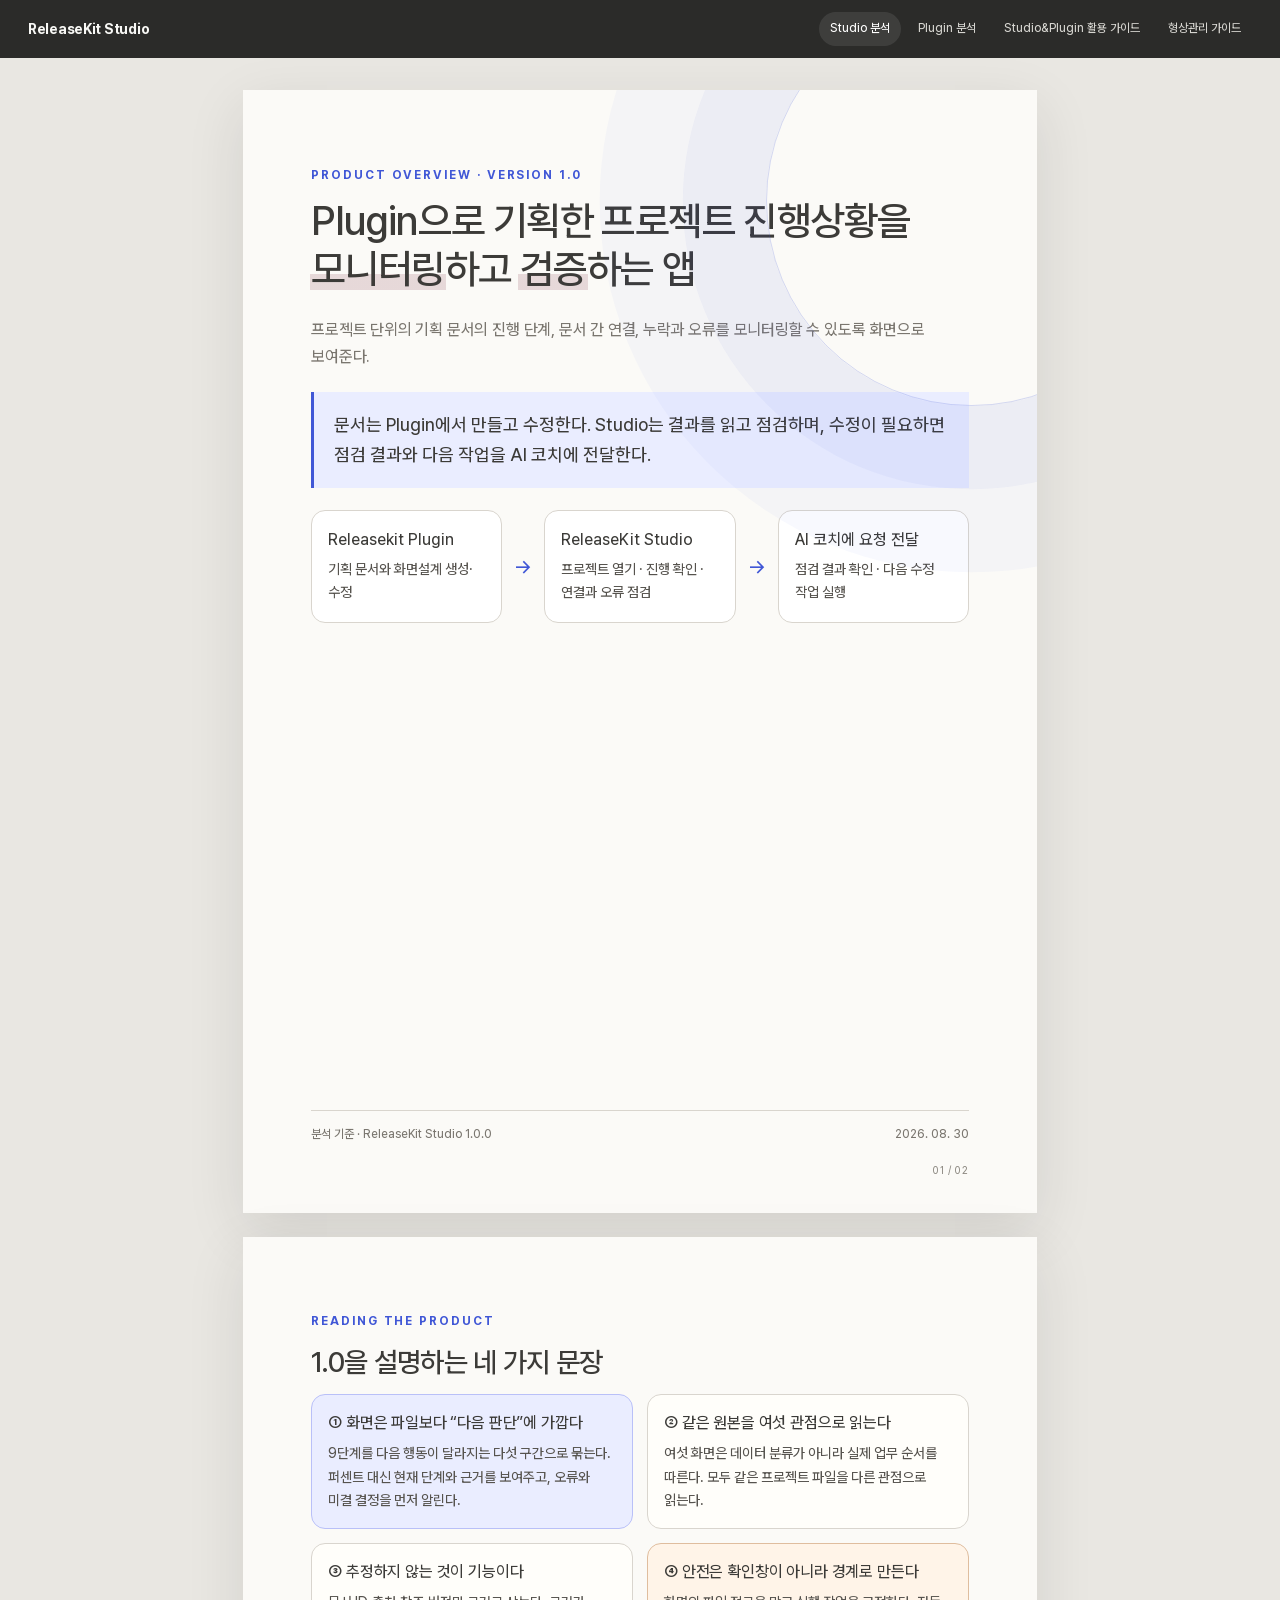
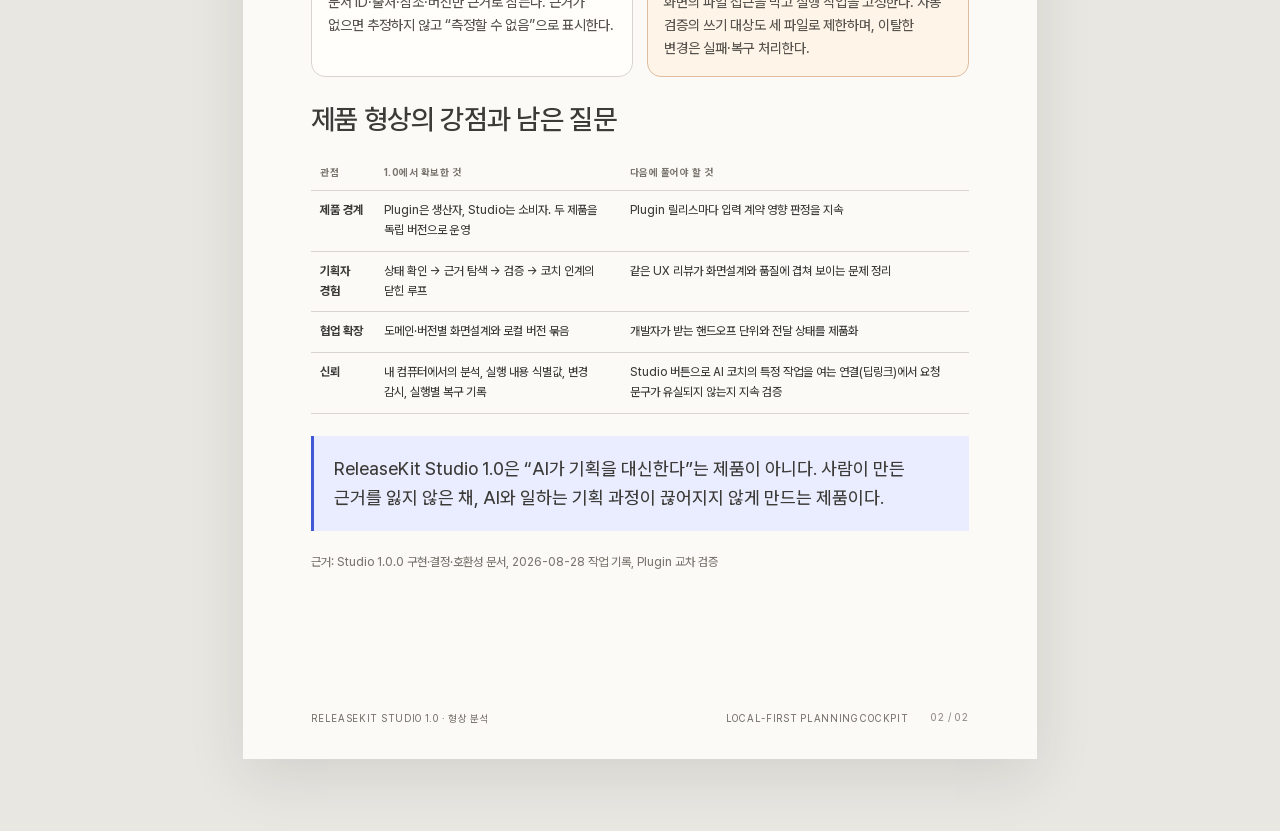
==== analysis.html @ d02afdb4 "docs: publish ReleaseKit v1 articles" ====
<!doctype html>
<html lang="ko">
<head>
  <meta charset="utf-8">
  <meta name="viewport" content="width=device-width, initial-scale=1">
  <title>ReleaseKit Studio 1.0 형상 분석</title>
  <meta name="description" content="ReleaseKit Studio 1.0의 제품 경계, 핵심 구조와 설계 원칙 분석">
  <link rel="stylesheet" href="./styles.css">
</head>
<body>
  <header class="site-bar">
    <strong><a href="./index.html" style="text-decoration:none">ReleaseKit Studio</a></strong>
    <nav aria-label="문서"><a href="./analysis.html" aria-current="page">Studio 분석</a><a href="./plugin-analysis.html">Plugin 분석</a><a href="./guide.html">Studio&amp;Plugin 활용 가이드</a><a href="./version-control-guide.html">형상관리 가이드</a></nav>
  </header>
  <main class="document">
    <article class="page cover" data-page="01 / 02">
      <div>
        <p class="eyebrow">Product overview · Version 1.0</p>
        <h1>Plugin으로 기획한 프로젝트 진행상황을<br><span class="marker-underline">모니터링</span>하고 <span class="marker-underline">검증</span>하는 앱</h1>
        <p class="lead">프로젝트 단위의 기획 문서의 진행 단계, 문서 간 연결, 누락과 오류를 모니터링할 수 있도록 화면으로 보여준다.</p>
        <div class="statement">문서는 Plugin에서 만들고 수정한다. Studio는 결과를 읽고 점검하며, 수정이 필요하면 점검 결과와 다음 작업을 AI 코치에 전달한다.</div>
        <div class="flow" aria-label="Releasekit 작업 흐름">
          <div class="node"><strong>Releasekit Plugin</strong><span>기획 문서와 화면설계 생성·수정</span></div>
          <div class="arrow" aria-hidden="true">→</div>
          <div class="node"><strong>ReleaseKit Studio</strong><span>프로젝트 열기 · 진행 확인 · 연결과 오류 점검</span></div>
          <div class="arrow" aria-hidden="true">→</div>
          <div class="node"><strong>AI 코치에 요청 전달</strong><span>점검 결과 확인 · 다음 수정 작업 실행</span></div>
        </div>
      </div>
      <footer class="cover-meta"><span>분석 기준 · ReleaseKit Studio 1.0.0</span><span>2026. 08. 30</span></footer>
    </article>

    <article class="page" data-page="02 / 02">
      <p class="eyebrow">Reading the product</p>
      <h2>1.0을 설명하는 네 가지 문장</h2>
      <div class="grid-2">
        <section class="card accent">
          <h3>① 화면은 파일보다 “다음 판단”에 가깝다</h3>
          <p>9단계를 다음 행동이 달라지는 다섯 구간으로 묶는다. 퍼센트 대신 현재 단계와 근거를 보여주고, 오류와 미결 결정을 먼저 알린다.</p>
        </section>
        <section class="card">
          <h3>② 같은 원본을 여섯 관점으로 읽는다</h3>
          <p>여섯 화면은 데이터 분류가 아니라 실제 업무 순서를 따른다. 모두 같은 프로젝트 파일을 다른 관점으로 읽는다.</p>
        </section>
        <section class="card">
          <h3>③ 추정하지 않는 것이 기능이다</h3>
          <p>문서 ID·출처·참조·버전만 근거로 삼는다. 근거가 없으면 추정하지 않고 “측정할 수 없음”으로 표시한다.</p>
        </section>
        <section class="card signal">
          <h3>④ 안전은 확인창이 아니라 경계로 만든다</h3>
          <p>화면의 파일 접근을 막고 실행 작업을 고정한다. 자동 검증의 쓰기 대상도 세 파일로 제한하며, 이탈한 변경은 실패·복구 처리한다.</p>
        </section>
      </div>

      <h2 style="margin-top:24px">제품 형상의 강점과 남은 질문</h2>
      <table class="table">
        <thead><tr><th>관점</th><th>1.0에서 확보한 것</th><th>다음에 풀어야 할 것</th></tr></thead>
        <tbody>
          <tr><td><strong>제품 경계</strong></td><td>Plugin은 생산자, Studio는 소비자. 두 제품을 독립 버전으로 운영</td><td>Plugin 릴리스마다 입력 계약 영향 판정을 지속</td></tr>
          <tr><td><strong>기획자 경험</strong></td><td>상태 확인 → 근거 탐색 → 검증 → 코치 인계의 닫힌 루프</td><td>같은 UX 리뷰가 화면설계와 품질에 겹쳐 보이는 문제 정리</td></tr>
          <tr><td><strong>협업 확장</strong></td><td>도메인·버전별 화면설계와 로컬 버전 묶음</td><td>개발자가 받는 핸드오프 단위와 전달 상태를 제품화</td></tr>
          <tr><td><strong>신뢰</strong></td><td>내 컴퓨터에서의 분석, 실행 내용 식별값, 변경 감시, 실행별 복구 기록</td><td>Studio 버튼으로 AI 코치의 특정 작업을 여는 연결(딥링크)에서 요청 문구가 유실되지 않는지 지속 검증</td></tr>
        </tbody>
      </table>

      <div class="statement">ReleaseKit Studio 1.0은 “AI가 기획을 대신한다”는 제품이 아니다. 사람이 만든 근거를 잃지 않은 채, AI와 일하는 기획 과정이 끊어지지 않게 만드는 제품이다.</div>
      <p class="note">근거: Studio 1.0.0 구현·결정·호환성 문서, 2026-08-28 작업 기록, Plugin 교차 검증</p>
      <footer class="page-footer"><span>ReleaseKit Studio 1.0 · 형상 분석</span><span>Local-first planning cockpit</span></footer>
    </article>

  </main>
</body>
</html>
---- styles.css ----
@font-face {
  font-family: "Pretendard Variable";
  font-style: normal;
  font-display: swap;
  font-weight: 45 920;
  src: url("./assets/PretendardVariable.woff2") format("woff2-variations");
}

:root {
  --paper: #fbfaf7;
  --ink: #3c3b38;
  --body: #56534e;
  --muted: #7a766f;
  --line: #d9d5ce;
  --soft: #f0ede7;
  --accent: #4057d6;
  --accent-soft: #eaedff;
  --signal: #b66a23;
  --success: #2b7353;
  --text-xs: 10px;
  --text-sm: 12px;
  --text-md: 14px;
  --text-lg: 18px;
  --title-sm: 16px;
  --title-md: 28px;
  --title-lg: 40px;
  --weight-regular: 450;
  --weight-title: 500;
  --weight-medium: 600;
  --weight-bold: 700;
  --page-w: 210mm;
  --page-h: 297mm;
}

* { box-sizing: border-box; }

html { scroll-behavior: smooth; }

body {
  margin: 0;
  color: var(--ink);
  background: #e9e7e2;
  font-family: "Pretendard Variable", Pretendard, sans-serif;
  font-size: var(--text-md);
  font-weight: var(--weight-regular);
  line-height: 1.65;
  word-break: keep-all;
}

a { color: inherit; }
button, input, textarea, select, code { font-family: inherit; }

.site-bar {
  position: sticky;
  z-index: 20;
  top: 0;
  display: flex;
  align-items: center;
  justify-content: space-between;
  min-height: 58px;
  padding: 0 28px;
  color: #f8f8f5;
  background: rgba(31, 31, 29, .94);
  backdrop-filter: blur(16px);
}

.site-bar strong { font-size: var(--text-md); font-weight: var(--weight-bold); line-height: 1; letter-spacing: -.02em; }
.site-bar strong a { display: block; padding: 0; border-radius: 0; color: inherit; font-size: inherit; font-weight: inherit; line-height: inherit; background: none; }
.site-bar nav { display: flex; gap: 6px; }
.site-bar nav a { padding: 7px 11px; border-radius: 999px; color: #d7d6d1; text-decoration: none; font-size: var(--text-sm); }
.site-bar nav a:hover, .site-bar nav a[aria-current="page"] { color: #fff; background: #ffffff18; }

.document {
  display: grid;
  gap: 24px;
  width: min(var(--page-w), calc(100vw - 32px));
  margin: 32px auto 72px;
}

.page {
  position: relative;
  min-height: var(--page-h);
  padding: 20mm 18mm 18mm;
  overflow: hidden;
  background: var(--paper);
  box-shadow: 0 18px 55px #2827221c;
}

.page::after {
  content: attr(data-page);
  position: absolute;
  right: 18mm;
  bottom: 9mm;
  color: #8e8a83;
  font-size: var(--text-xs);
  letter-spacing: .12em;
}

.eyebrow { margin: 0 0 12px; color: var(--accent); font-size: var(--text-sm); font-weight: var(--weight-bold); letter-spacing: .16em; text-transform: uppercase; }
h1, h2, h3, p { margin-top: 0; }
h1, h2 { color: var(--ink); font-weight: var(--weight-title); }
h3 { color: var(--ink); font-weight: var(--weight-bold); }
h1 { margin-bottom: 24px; font-size: var(--title-lg); line-height: 1.2; letter-spacing: -.04em; }
h2 { margin-bottom: 14px; font-size: var(--title-md); line-height: 1.3; letter-spacing: -.025em; }
h3 { margin-bottom: 8px; font-size: var(--title-sm); line-height: 1.45; letter-spacing: -.01em; }
p { color: var(--body); }

.marker-underline {
  padding: 0 .04em;
  margin: 0 -.04em;
  background: linear-gradient(to bottom, transparent 60%, rgba(190, 151, 158, .34) 60%, rgba(190, 151, 158, .34) 94%, transparent 94%);
  -webkit-box-decoration-break: clone;
  box-decoration-break: clone;
}

.lead { max-width: 47em; color: var(--body); font-size: var(--text-lg); line-height: 1.6; letter-spacing: -.012em; }
.note { color: var(--muted); font-size: var(--text-sm); }
.rule { width: 44px; height: 3px; margin: 22px 0; background: var(--accent); }

.cover { display: flex; flex-direction: column; justify-content: space-between; }
.cover::before { content: ""; position: absolute; width: 108mm; height: 108mm; right: -37mm; top: -25mm; border: 1px solid #3e54d536; border-radius: 50%; box-shadow: 0 0 0 22mm #3e54d50b, 0 0 0 44mm #3e54d509; }
.cover .lead { max-width: 42em; color: var(--muted); font-size: var(--title-sm); line-height: 1.65; }
.cover-meta { display: flex; justify-content: space-between; border-top: 1px solid var(--line); padding-top: 14px; color: var(--muted); font-size: var(--text-sm); }

.grid-2 { display: grid; grid-template-columns: repeat(2, minmax(0, 1fr)); gap: 14px; }
.grid-3 { display: grid; grid-template-columns: repeat(3, minmax(0, 1fr)); gap: 12px; }
.card { padding: 16px; border: 1px solid var(--line); border-radius: 14px; background: #fffefa; }
.card p:last-child { margin-bottom: 0; }
.card.accent { border-color: #b9c0f8; background: var(--accent-soft); }
.card.signal { border-color: #dfbd9e; background: #fff4e8; }

.statement { margin: 22px 0; padding: 18px 20px; border-left: 3px solid var(--accent); background: var(--accent-soft); font-size: var(--text-lg); font-weight: var(--weight-regular); line-height: 1.65; }
.statement strong { font-weight: inherit; }

.flow { display: grid; grid-template-columns: 1fr 42px 1fr 42px 1fr; align-items: stretch; margin: 20px 0; }
.flow .node { padding: 18px 16px; border: 1px solid var(--line); border-radius: 14px; background: #fff; }
.flow .node strong { display: block; margin-bottom: 7px; font-size: var(--title-sm); font-weight: var(--weight-bold); line-height: 1.4; }
.flow .node span { color: var(--body); font-size: var(--text-md); line-height: 1.55; }
.flow .arrow { display: grid; place-items: center; color: var(--accent); font-size: 20px; }

.rail { display: grid; grid-template-columns: repeat(5, 1fr); margin: 18px 0 24px; }
.rail span { position: relative; padding-top: 30px; color: var(--muted); font-size: var(--text-sm); text-align: center; }
.rail span::before { content: ""; position: absolute; z-index: 2; width: 12px; height: 12px; top: 7px; left: calc(50% - 6px); border: 3px solid var(--paper); border-radius: 50%; background: #aaa7a0; box-shadow: 0 0 0 1px #aaa7a0; }
.rail span::after { content: ""; position: absolute; width: 100%; height: 1px; top: 13px; left: 50%; background: var(--line); }
.rail span:last-child::after { display: none; }
.rail .current { color: var(--ink); font-weight: var(--weight-bold); }
.rail .current::before { background: var(--accent); box-shadow: 0 0 0 1px var(--accent); }

.feature-list { display: grid; gap: 9px; margin: 18px 0; padding: 0; list-style: none; }
.feature-list li { display: grid; grid-template-columns: 28px 1fr; gap: 10px; align-items: start; padding-bottom: 9px; border-bottom: 1px solid var(--line); }
.feature-list b { display: grid; place-items: center; width: 24px; height: 24px; border-radius: 8px; color: var(--accent); background: var(--accent-soft); font-size: var(--text-sm); font-weight: var(--weight-bold); }
.feature-list span { color: var(--body); }
.feature-list strong { color: var(--ink); }

.steps { display: grid; gap: 13px; margin: 20px 0; counter-reset: step; }
.step { position: relative; padding: 15px 16px 14px 54px; border: 1px solid var(--line); border-radius: 14px; background: #fff; }
.step::before { counter-increment: step; content: counter(step); position: absolute; left: 16px; top: 15px; display: grid; place-items: center; width: 25px; height: 25px; border-radius: 50%; color: white; background: var(--accent); font-size: var(--text-sm); font-weight: var(--weight-bold); }
.step p { margin: 4px 0 0; color: var(--muted); font-size: var(--text-sm); }

.do-dont { display: grid; grid-template-columns: 1fr 1fr; gap: 14px; margin-top: 18px; }
.do-dont section { padding: 15px 16px; border-radius: 14px; }
.do-dont .do { background: #eaf5ef; }
.do-dont .dont { background: #f3f1ed; }
.do-dont ul { margin: 8px 0 0; padding-left: 18px; color: var(--body); }

.mini-ui { margin: 18px 0; border: 1px solid #ccc8c0; border-radius: 16px; overflow: hidden; background: #fff; box-shadow: 0 10px 24px #27251f12; }
.mini-ui .chrome { display: flex; gap: 5px; padding: 9px 12px; border-bottom: 1px solid var(--line); background: #f1efea; }
.mini-ui .chrome i { width: 7px; height: 7px; border-radius: 50%; background: #bbb7af; }
.mini-ui .body { display: grid; grid-template-columns: 110px 1fr; min-height: 188px; }
.mini-ui .side { padding: 14px 10px; color: #c9c7c2; background: #282825; font-size: 10px; }
.mini-ui .side b { display: block; margin-bottom: 13px; color: white; }
.mini-ui .side span { display: block; margin: 6px 0; }
.mini-ui .side .active { color: #fff; }
.mini-ui .canvas { padding: 16px; }
.mini-ui .canvas h3 { margin-bottom: 11px; }
.mini-ui .skeleton { display: grid; grid-template-columns: repeat(3, 1fr); gap: 8px; }
.mini-ui .skeleton i { min-height: 56px; border: 1px solid var(--line); border-radius: 9px; background: var(--soft); }

.table { width: 100%; margin: 16px 0; border-collapse: collapse; font-size: var(--text-sm); }
.table th, .table td { padding: 10px 9px; border-bottom: 1px solid var(--line); text-align: left; vertical-align: top; }
.table th { color: var(--muted); font-size: var(--text-xs); font-weight: var(--weight-bold); letter-spacing: .05em; }

.callout { display: flex; gap: 12px; margin-top: 18px; padding: 14px 16px; border: 1px solid #dfbd9e; border-radius: 14px; background: #fff5eb; }
.callout b { color: var(--signal); }
.callout p { margin: 0; font-size: var(--text-sm); }

.ecosystem {
  display: grid;
  grid-template-columns: 1fr 58px 1.18fr 58px 1fr;
  align-items: center;
  margin: 24px 0;
}

.ecosystem-node {
  min-height: 150px;
  padding: 18px;
  border: 1px solid var(--line);
  border-radius: 16px;
  background: #fff;
}

.ecosystem-node.plugin { border-color: #b9c0f8; background: var(--accent-soft); }
.ecosystem-node.project { border-color: #c9c3b9; background: #f5f2ec; }
.ecosystem-node.studio { border-color: #9fcbb9; background: #edf7f2; }
.ecosystem-node small { display: block; margin-bottom: 7px; color: var(--muted); font-size: var(--text-xs); font-weight: var(--weight-bold); letter-spacing: .12em; }
.ecosystem-node strong { display: block; margin-bottom: 10px; font-size: var(--text-lg); font-weight: var(--weight-bold); line-height: 1.25; }
.ecosystem-node span { display: block; margin-top: 5px; color: var(--body); font-size: var(--text-sm); }

.ecosystem-link { position: relative; display: grid; place-items: center; height: 1px; background: var(--line); }
.ecosystem-link::after { content: ""; position: absolute; right: 0; width: 7px; height: 7px; border-top: 2px solid var(--accent); border-right: 2px solid var(--accent); transform: rotate(45deg); }
.ecosystem-link span { position: absolute; bottom: 8px; width: 72px; color: var(--muted); background: var(--paper); font-size: var(--text-xs); text-align: center; }

.ownership-strip { display: grid; grid-template-columns: repeat(3, 1fr); gap: 8px; margin: 18px 0; }
.ownership-strip div { padding: 12px; border-top: 3px solid var(--line); background: #fff; }
.ownership-strip div:nth-child(1) { border-color: var(--accent); }
.ownership-strip div:nth-child(2) { border-color: #9b9182; }
.ownership-strip div:nth-child(3) { border-color: var(--success); }
.ownership-strip small { display: block; color: var(--muted); font-size: var(--text-xs); }
.ownership-strip strong { display: block; margin: 3px 0; font-size: var(--text-sm); font-weight: var(--weight-bold); }
.ownership-strip span { color: var(--body); font-size: var(--text-sm); }

.work-loop { margin: 20px 0; }
.loop-row { display: grid; grid-template-columns: 100px 1fr; border-bottom: 1px solid var(--line); }
.loop-row:first-child { border-top: 1px solid var(--line); }
.loop-label { display: flex; align-items: center; padding: 13px 10px; border-right: 1px solid var(--line); color: var(--muted); font-size: var(--text-sm); font-weight: var(--weight-bold); }
.loop-track { display: grid; grid-template-columns: repeat(5, 1fr); gap: 7px; padding: 10px; }
.loop-event { position: relative; min-height: 50px; padding: 10px; border-radius: 10px; background: var(--soft); font-size: var(--text-sm); line-height: 1.4; }
.loop-event.plugin { color: #28367f; background: var(--accent-soft); }
.loop-event.project { color: #514c44; background: #eee9e0; }
.loop-event.studio { color: #245e46; background: #e5f3eb; }
.loop-event.signal { color: #7c4618; background: #fff0df; }
.loop-event.wide-2 { grid-column: span 2; }
.loop-event.wide-3 { grid-column: span 3; }
.loop-event.end { grid-column: 5; }
.loop-event strong { display: block; margin-bottom: 3px; }
.loop-return { display: flex; align-items: center; justify-content: center; gap: 10px; margin: 14px 0; color: var(--accent); font-size: var(--text-sm); font-weight: var(--weight-bold); }
.loop-return::before, .loop-return::after { content: ""; width: 90px; height: 1px; background: var(--accent); }

.contract-stack { display: grid; gap: 8px; margin: 18px 0; }
.contract-row { display: grid; grid-template-columns: 120px 1fr 120px; align-items: center; min-height: 54px; border: 1px solid var(--line); border-radius: 12px; background: #fff; }
.contract-row strong { padding: 0 14px; color: var(--accent); font-size: var(--text-sm); font-weight: var(--weight-bold); }
.contract-row span { padding: 10px 14px; border-left: 1px solid var(--line); border-right: 1px solid var(--line); color: var(--body); font-size: var(--text-sm); }
.contract-row em { padding: 0 12px; color: var(--muted); font-size: var(--text-xs); font-style: normal; text-align: center; }

.pack-map { display: grid; grid-template-columns: 1fr 1.8fr; gap: 14px; margin: 18px 0; }
.pack-core { display: flex; flex-direction: column; justify-content: center; padding: 18px; border-radius: 15px; color: #fff; background: #292927; }
.pack-core small { color: #bdbab3; }
.pack-grid { display: grid; grid-template-columns: 1fr 1fr; gap: 8px; }
.pack-grid div { padding: 12px; border: 1px solid #c7ccef; border-radius: 12px; background: var(--accent-soft); }
.pack-grid strong { display: block; color: var(--accent); font-size: var(--text-sm); font-weight: var(--weight-bold); }
.pack-grid span { color: var(--body); font-size: var(--text-xs); }

.truth-map { display: grid; grid-template-columns: 1fr 48px 1.25fr 48px 1fr; align-items: stretch; margin: 18px 0; }
.truth-node { padding: 16px; border: 1px solid var(--line); border-radius: 14px; background: #fff; }
.truth-node.primary { border-color: #b9c0f8; background: var(--accent-soft); }
.truth-node.derived { border-style: dashed; background: #f5f3ef; }
.truth-node small { display: block; margin-bottom: 5px; color: var(--muted); font-size: var(--text-xs); font-weight: var(--weight-bold); letter-spacing: .1em; }
.truth-node strong { display: block; margin-bottom: 7px; }
.truth-node span { display: block; color: var(--body); font-size: var(--text-sm); }
.truth-arrow { display: grid; place-items: center; color: var(--accent); font-size: 18px; }

.md-anatomy { display: grid; grid-template-columns: 1.05fr 1fr; gap: 14px; margin: 18px 0; }
.md-sample { padding: 16px; border-radius: 14px; color: #e7e5df; background: #292927; font-family: "Pretendard Variable", Pretendard, sans-serif; font-size: var(--text-sm); font-variant-numeric: tabular-nums; line-height: 1.75; white-space: pre-line; }
.md-sample b { color: #9eacf8; }
.md-reasons { display: grid; gap: 8px; }
.md-reasons div { padding: 11px 13px; border-left: 3px solid var(--accent); background: #fff; }
.md-reasons strong { display: block; font-size: var(--text-sm); font-weight: var(--weight-bold); }
.md-reasons span { color: var(--muted); font-size: var(--text-xs); }

.operation-flow { display: grid; grid-template-columns: repeat(4, 1fr); gap: 8px; margin: 18px 0; }
.operation-flow section { position: relative; min-height: 108px; padding: 13px; border: 1px solid var(--line); border-radius: 13px; background: #fff; }
.operation-flow section:not(:last-child)::after { content: "→"; position: absolute; z-index: 2; right: -15px; top: 42%; color: var(--accent); font-size: 16px; }
.operation-flow small { display: block; color: var(--accent); font-size: var(--text-xs); font-weight: var(--weight-bold); letter-spacing: .09em; }
.operation-flow strong { display: block; margin: 6px 0; font-size: var(--text-sm); font-weight: var(--weight-bold); }
.operation-flow span { color: var(--muted); font-size: var(--text-xs); }

.install-steps { display: grid; grid-template-columns: repeat(4, 1fr); gap: 10px; margin: 24px 0; }
.install-steps section { position: relative; min-height: 150px; padding: 16px; border: 1px solid var(--line); border-radius: 14px; background: #fff; }
.install-steps section:not(:last-child)::after { content: "→"; position: absolute; z-index: 2; top: 58px; right: -17px; color: var(--accent); font-size: var(--text-lg); }
.install-steps small { display: grid; width: 26px; height: 26px; place-items: center; margin-bottom: 14px; border-radius: 50%; color: #fff; background: var(--accent); font-size: var(--text-sm); font-weight: var(--weight-bold); }
.install-steps strong { display: block; margin-bottom: 8px; font-size: var(--title-sm); font-weight: var(--weight-bold); }
.install-steps span { display: block; color: var(--body); font-size: var(--text-sm); line-height: 1.6; }

.handoff-bundle { display: grid; grid-template-columns: repeat(3, 1fr); gap: 10px; margin: 18px 0; }
.handoff-bundle section { padding: 14px; border: 1px solid var(--line); border-radius: 14px; background: #fff; }
.handoff-bundle section:nth-child(2) { border-color: #b9c0f8; background: var(--accent-soft); }
.handoff-bundle small { color: var(--muted); font-size: var(--text-xs); font-weight: var(--weight-bold); letter-spacing: .1em; }
.handoff-bundle strong { display: block; margin: 5px 0 8px; }
.handoff-bundle span { display: block; color: var(--body); font-size: var(--text-xs); }

.version-line { display: grid; grid-template-columns: repeat(4, 1fr); margin: 18px 0; }
.version-line div { position: relative; padding: 28px 8px 0; color: var(--muted); font-size: var(--text-xs); text-align: center; }
.version-line div::before { content: ""; position: absolute; z-index: 2; width: 12px; height: 12px; top: 5px; left: calc(50% - 6px); border: 3px solid var(--paper); border-radius: 50%; background: var(--accent); box-shadow: 0 0 0 1px var(--accent); }
.version-line div::after { content: ""; position: absolute; width: 100%; height: 1px; top: 11px; left: 50%; background: var(--line); }
.version-line div:last-child::after { display: none; }
.version-line strong { display: block; color: var(--ink); font-size: var(--text-sm); font-weight: var(--weight-bold); }

.checker-explainer { margin: 18px 0; padding: 14px 16px; border: 1px solid #b9c0f8; border-radius: 14px; background: var(--accent-soft); }
.checker-explainer > h3 { margin-bottom: 5px; color: #3043ad; }
.checker-explainer > p { margin-bottom: 11px; font-size: var(--text-sm); }
.checker-chain { display: grid; grid-template-columns: 1fr 28px 1fr 28px 1fr; align-items: center; }
.checker-chain span { padding: 8px; border-radius: 9px; background: #fff; color: var(--body); font-size: var(--text-xs); text-align: center; }
.checker-chain b { display: block; color: var(--ink); font-size: var(--text-sm); font-weight: var(--weight-bold); }
.checker-chain i { color: var(--accent); font-style: normal; text-align: center; }
.checker-explainer > small { display: block; margin-top: 10px; color: var(--muted); font-size: var(--text-xs); font-weight: var(--weight-medium); }

.term-grid { display: grid; grid-template-columns: repeat(2, 1fr); gap: 9px; margin: 18px 0; }
.term-grid section { padding: 12px 14px; border: 1px solid var(--line); border-radius: 12px; background: #fff; }
.term-grid section:nth-child(3n+2) { border-color: #c7ccef; background: var(--accent-soft); }
.term-grid strong { display: block; margin-bottom: 4px; color: var(--accent); font-size: var(--text-sm); font-weight: var(--weight-bold); }
.term-grid span { display: block; color: var(--body); font-size: var(--text-xs); line-height: 1.55; }

.page.compact-page { padding-top: 16mm; }
.compact-page h2 { margin-bottom: 10px; font-size: var(--title-md); }
.compact-page .lead { margin-bottom: 12px; font-size: var(--text-md); line-height: 1.5; }
.compact-page .table { margin: 10px 0; font-size: var(--text-xs); }
.compact-page .table th, .compact-page .table td { padding: 7px 8px; }
.compact-page .grid-3 { gap: 8px; }
.compact-page .grid-3 .card { padding: 12px; }
.compact-page .grid-3 .card p { font-size: var(--text-sm); line-height: 1.5; }
.compact-page .operation-flow { margin: 12px 0; }
.compact-page .operation-flow section { min-height: 82px; padding: 10px; }
.compact-page .statement { margin: 12px 0; padding: 12px 15px; font-size: var(--text-md); }
.compact-page .callout { margin-top: 10px; padding: 10px 13px; }

.page-footer { position: absolute; left: 18mm; right: 34mm; bottom: 8.5mm; display: flex; justify-content: space-between; color: var(--muted); font-size: var(--text-xs); letter-spacing: .07em; text-transform: uppercase; }

.landing { min-height: calc(100vh - 58px); padding: 7vw 6vw; background: var(--paper); }
.landing-inner { max-width: 1080px; margin: 0 auto; }
.landing h1 { max-width: 18ch; font-size: clamp(38px, 5.5vw, 64px); line-height: 1.16; }
.landing-title-line { white-space: nowrap; }
.landing .vc-toc-title { margin-top: 78px; }
.document-links { display: block; margin-top: 0; border-top: 1px solid var(--line); }
.document-link { display: flex; min-height: 58px; align-items: center; justify-content: space-between; padding: 12px 2px; border-bottom: 1px solid var(--line); text-decoration: none; transition: color .2s; }
.document-link::after { content: "→"; padding-left: 24px; color: var(--muted); font-size: var(--text-sm); }
.document-link:hover { color: var(--accent); }
.document-link:hover::after { color: var(--accent); }
.document-link h2 { margin: 0; font-size: var(--title-sm); font-weight: var(--weight-medium); }

/* 기획자를 위한 형상관리 */
.vc-page { scroll-margin-top: 76px; }
.vc-page p { margin-bottom: 13px; }
.vc-page code { padding: 2px 6px; border: 1px solid var(--line); border-radius: 5px; background: var(--soft); font-size: .92em; white-space: nowrap; }
.vc-toc-title { margin: 26px 0 10px; font-size: var(--text-sm); font-weight: var(--weight-medium); }
.vc-agenda { display: block; margin: 0; border-top: 1px solid var(--line); }
.vc-agenda a { display: grid; grid-template-columns: 1fr auto; padding: 10px 2px; border-bottom: 1px solid var(--line); text-decoration: none; transition: color .2s; }
.vc-agenda a:hover { color: var(--accent); }
.vc-agenda strong { grid-column: 1; font-size: var(--text-sm); font-weight: var(--weight-medium); }
.vc-agenda span { grid-column: 1; color: var(--muted); font-size: var(--text-xs); }
.vc-agenda small { grid-column: 2; grid-row: 1 / 3; align-self: center; padding-left: 28px; color: var(--muted); font-size: var(--text-xs); font-weight: var(--weight-regular); }
.landing-agenda small { font-size: var(--text-sm); }
.vc-contrast, .vc-tools, .vc-choice { display: grid; gap: 10px; margin: 18px 0; }
.vc-contrast { grid-template-columns: 1fr 1fr; }
.vc-tools { grid-template-columns: repeat(3, 1fr); }
.vc-choice { grid-template-columns: repeat(3, 1fr); }
.vc-panel, .vc-tool, .vc-choice section { padding: 15px; border: 1px solid var(--line); border-radius: 14px; background: #fff; }
.vc-panel > strong, .vc-tool > strong, .vc-choice strong { display: block; margin-bottom: 8px; font-size: var(--title-sm); }
.vc-panel pre { margin: 0; color: var(--body); font-family: inherit; font-size: var(--text-xs); line-height: 1.7; white-space: pre-wrap; }
.vc-panel small, .vc-tool small { display: block; margin-top: 9px; color: var(--muted); font-size: var(--text-xs); line-height: 1.55; }
.vc-tool em { display: block; margin: -5px 0 9px; color: var(--accent); font-size: var(--text-xs); font-style: normal; }
.vc-tool p, .vc-choice p { margin: 0; font-size: var(--text-sm); }
.vc-walker { margin: 16px 0; overflow: hidden; border: 1px solid var(--line); border-radius: 14px; background: #fff; }
.vc-walker-head { display: flex; justify-content: space-between; padding: 10px 13px; border-bottom: 1px solid var(--line); color: var(--muted); background: var(--soft); font-size: var(--text-xs); }
.vc-walker-body { display: grid; grid-template-columns: 43% 57%; min-height: 250px; }
.vc-commits { border-right: 1px solid var(--line); }
.vc-commit { display: block; width: 100%; padding: 11px 13px; border: 0; border-bottom: 1px solid var(--line); color: var(--body); background: #fff; text-align: left; cursor: pointer; }
.vc-commit[aria-pressed="true"] { color: var(--ink); background: var(--accent-soft); }
.vc-commit strong, .vc-commit small { display: block; }
.vc-commit strong { font-size: var(--text-xs); }
.vc-commit small { margin-top: 3px; color: var(--muted); font-size: 9px; }
.vc-diff { padding: 12px 0; overflow: auto; background: #292927; }
.vc-line { display: block; min-height: 20px; padding: 1px 13px; color: #d9d7d1; font-family: ui-monospace, SFMono-Regular, Menlo, monospace; font-size: 10px; white-space: pre; }
.vc-line.add { color: #bfe9cf; background: #244b36; }
.vc-line.del { color: #f2c5c2; background: #5b302f; text-decoration: line-through; }
.vc-walker-foot { min-height: 58px; padding: 10px 13px; border-top: 1px solid var(--line); color: var(--body); font-size: var(--text-xs); }
.vc-goodbad { margin: 12px 0 0; padding: 12px 14px; border-radius: 12px; background: var(--soft); font-size: var(--text-sm); }
.vc-goodbad span { display: block; margin-top: 5px; }
.vc-goodbad .bad { color: #9b4e49; }
.vc-goodbad .good { color: var(--success); }
.vc-branch { margin: 18px 0; padding: 18px; border: 1px solid var(--line); border-radius: 14px; background: #fff; }
.vc-branch-track { position: relative; height: 125px; }
.vc-main-line, .vc-work-line { position: absolute; height: 2px; background: var(--line); }
.vc-main-line { left: 4%; right: 4%; bottom: 28px; }
.vc-work-line { left: 24%; right: 24%; top: 30px; background: var(--accent); }
.vc-work-line::before, .vc-work-line::after { content: ""; position: absolute; width: 2px; height: 67px; background: var(--accent); }
.vc-work-line::before { left: 0; transform: rotate(28deg); transform-origin: top; }
.vc-work-line::after { right: 0; transform: rotate(-28deg); transform-origin: top; }
.vc-dot { position: absolute; width: 12px; height: 12px; border: 3px solid #fff; border-radius: 50%; background: var(--accent); box-shadow: 0 0 0 1px var(--accent); }
.vc-dot.d1 { left: 16%; bottom: 23px; }.vc-dot.d2 { left: 36%; top: 25px; }.vc-dot.d3 { left: 50%; top: 25px; }.vc-dot.d4 { right: 34%; top: 25px; }.vc-dot.d5 { right: 16%; bottom: 23px; }
.vc-branch-label { display: flex; justify-content: space-between; color: var(--muted); font-size: var(--text-xs); }
.vc-process { display: grid; grid-template-columns: repeat(2, 1fr); gap: 8px; margin: 16px 0; counter-reset: vc-step; }
.vc-process section { position: relative; min-height: 96px; padding: 13px 13px 13px 48px; border: 1px solid var(--line); border-radius: 12px; background: #fff; }
.vc-process section::before { counter-increment: vc-step; content: counter(vc-step); position: absolute; left: 13px; top: 13px; display: grid; width: 25px; height: 25px; place-items: center; border-radius: 50%; color: #fff; background: var(--accent); font-size: var(--text-xs); font-weight: var(--weight-bold); }
.vc-process strong { display: block; font-size: var(--text-sm); }
.vc-process small { display: block; margin: 1px 0 5px; color: var(--accent); font-size: var(--text-xs); }
.vc-process span { color: var(--body); font-size: var(--text-xs); line-height: 1.55; }
.vc-table-wrap { margin: 14px 0; overflow: hidden; border: 1px solid var(--line); border-radius: 12px; background: #fff; }
.vc-table { width: 100%; border-collapse: collapse; table-layout: fixed; font-size: 10px; line-height: 1.42; }
.vc-table th, .vc-table td { padding: 7px 8px; border-right: 1px solid var(--line); border-bottom: 1px solid var(--line); text-align: left; vertical-align: top; }
.vc-table tr:last-child th, .vc-table tr:last-child td { border-bottom: 0; }
.vc-table th:last-child, .vc-table td:last-child { border-right: 0; }
.vc-table thead th { color: var(--ink); background: var(--soft); font-weight: var(--weight-bold); }
.vc-table thead th:first-child, .vc-table tbody th { width: 16%; }
.vc-tag { display: inline-block; margin-bottom: 3px; padding: 1px 5px; border-radius: 4px; color: var(--accent); background: var(--accent-soft); font-size: 9px; font-weight: var(--weight-bold); }
.vc-tag.warn { color: #85501d; background: #fff0df; }
.vc-tag.no { color: #8b4541; background: #f7e9e8; }
.vc-tree { margin: 14px 0; padding: 14px 16px; border: 1px solid var(--line); border-radius: 12px; color: var(--body); background: #fff; font-family: ui-monospace, SFMono-Regular, Menlo, monospace; font-size: 10px; line-height: 1.65; white-space: pre-wrap; }
.vc-tree b { color: var(--accent); }
.vc-ladder { display: grid; gap: 8px; margin: 16px 0; }
.vc-ladder section { display: grid; grid-template-columns: 68px 1fr; gap: 12px; padding: 12px; border: 1px solid var(--line); border-radius: 12px; background: #fff; }
.vc-ladder small { color: var(--accent); font-size: var(--text-xs); font-weight: var(--weight-bold); }
.vc-ladder strong { display: block; font-size: var(--text-sm); }
.vc-ladder span { color: var(--muted); font-size: var(--text-xs); }
.vc-glossary { display: grid; grid-template-columns: repeat(3, 1fr); gap: 8px; margin: 16px 0; }
.vc-glossary section { padding: 10px 11px; border: 1px solid var(--line); border-radius: 10px; background: #fff; }
.vc-glossary strong { display: block; color: var(--ink); font-size: var(--text-sm); }
.vc-glossary small { display: block; color: var(--accent); font-size: 9px; }
.vc-glossary span { display: block; margin-top: 5px; color: var(--muted); font-size: 9px; line-height: 1.45; }

/* 카드형 박스의 제목은 배경과 테두리만으로 위계를 표현합니다. */
.card h3,
.flow .node strong,
.step h3,
.do-dont section > h3,
.ecosystem-node strong,
.ownership-strip strong,
.loop-event strong,
.contract-row strong,
.pack-core strong,
.pack-grid strong,
.truth-node strong,
.md-reasons strong,
.operation-flow strong,
.install-steps strong,
.handoff-bundle strong,
.checker-explainer > h3,
.checker-chain b,
.term-grid strong,
.vc-panel > strong,
.vc-tool > strong,
.vc-choice section > strong,
.vc-process strong,
.vc-ladder strong,
.vc-glossary strong {
  font-weight: var(--weight-regular);
}

@media (max-width: 720px) {
  .landing-title-line { white-space: normal; }
}

@media (max-width: 720px) {
  .site-bar { padding: 0 14px; }
  .site-bar strong { font-size: 13px; }
  .document { width: 100%; margin: 0; gap: 0; }
  .page { min-height: auto; padding: 42px 24px 64px; box-shadow: none; }
  h1 { font-size: 34px; line-height: 1.22; }
  .grid-2, .grid-3, .document-links, .do-dont { grid-template-columns: 1fr; }
  .flow { grid-template-columns: 1fr; gap: 6px; }
  .flow .arrow { transform: rotate(90deg); }
  .ecosystem { grid-template-columns: 1fr; gap: 14px; }
  .ecosystem-link { width: 1px; height: 28px; margin: auto; }
  .ecosystem-link::after { right: -3px; bottom: 0; transform: rotate(135deg); }
  .ecosystem-link span { left: 10px; bottom: 5px; text-align: left; }
  .ownership-strip, .pack-map { grid-template-columns: 1fr; }
  .truth-map, .md-anatomy, .operation-flow, .handoff-bundle, .term-grid, .install-steps { grid-template-columns: 1fr; }
  .checker-chain { grid-template-columns: 1fr; gap: 5px; }
  .checker-chain i { transform: rotate(90deg); }
  .truth-arrow { transform: rotate(90deg); }
  .operation-flow section:not(:last-child)::after { content: "↓"; right: 50%; top: auto; bottom: -19px; }
  .install-steps section:not(:last-child)::after { content: "↓"; right: 50%; top: auto; bottom: -20px; }
  .loop-row { grid-template-columns: 74px 1fr; }
  .loop-track { grid-template-columns: 1fr; }
  .loop-event, .loop-event.wide-2, .loop-event.wide-3, .loop-event.end { grid-column: 1; }
  .contract-row { grid-template-columns: 1fr; }
  .contract-row span { border: 0; border-top: 1px solid var(--line); border-bottom: 1px solid var(--line); }
  .mini-ui .body { grid-template-columns: 82px 1fr; }
  .cover-meta { gap: 20px; }
  .vc-agenda, .vc-tools, .vc-choice, .vc-glossary { grid-template-columns: 1fr; }
  .vc-contrast, .vc-process, .vc-walker-body { grid-template-columns: 1fr; }
  .vc-commits { border-right: 0; border-bottom: 1px solid var(--line); }
  .vc-table-wrap { overflow-x: auto; }
  .vc-table { min-width: 720px; }
}

@media print {
  @page { size: A4; margin: 0; }
  body { background: #fff; }
  .site-bar { display: none; }
  .document { display: block; width: auto; margin: 0; }
  .page { width: 210mm; height: 297mm; min-height: 297mm; break-after: page; box-shadow: none; }
  .page:last-child { break-after: auto; }
}
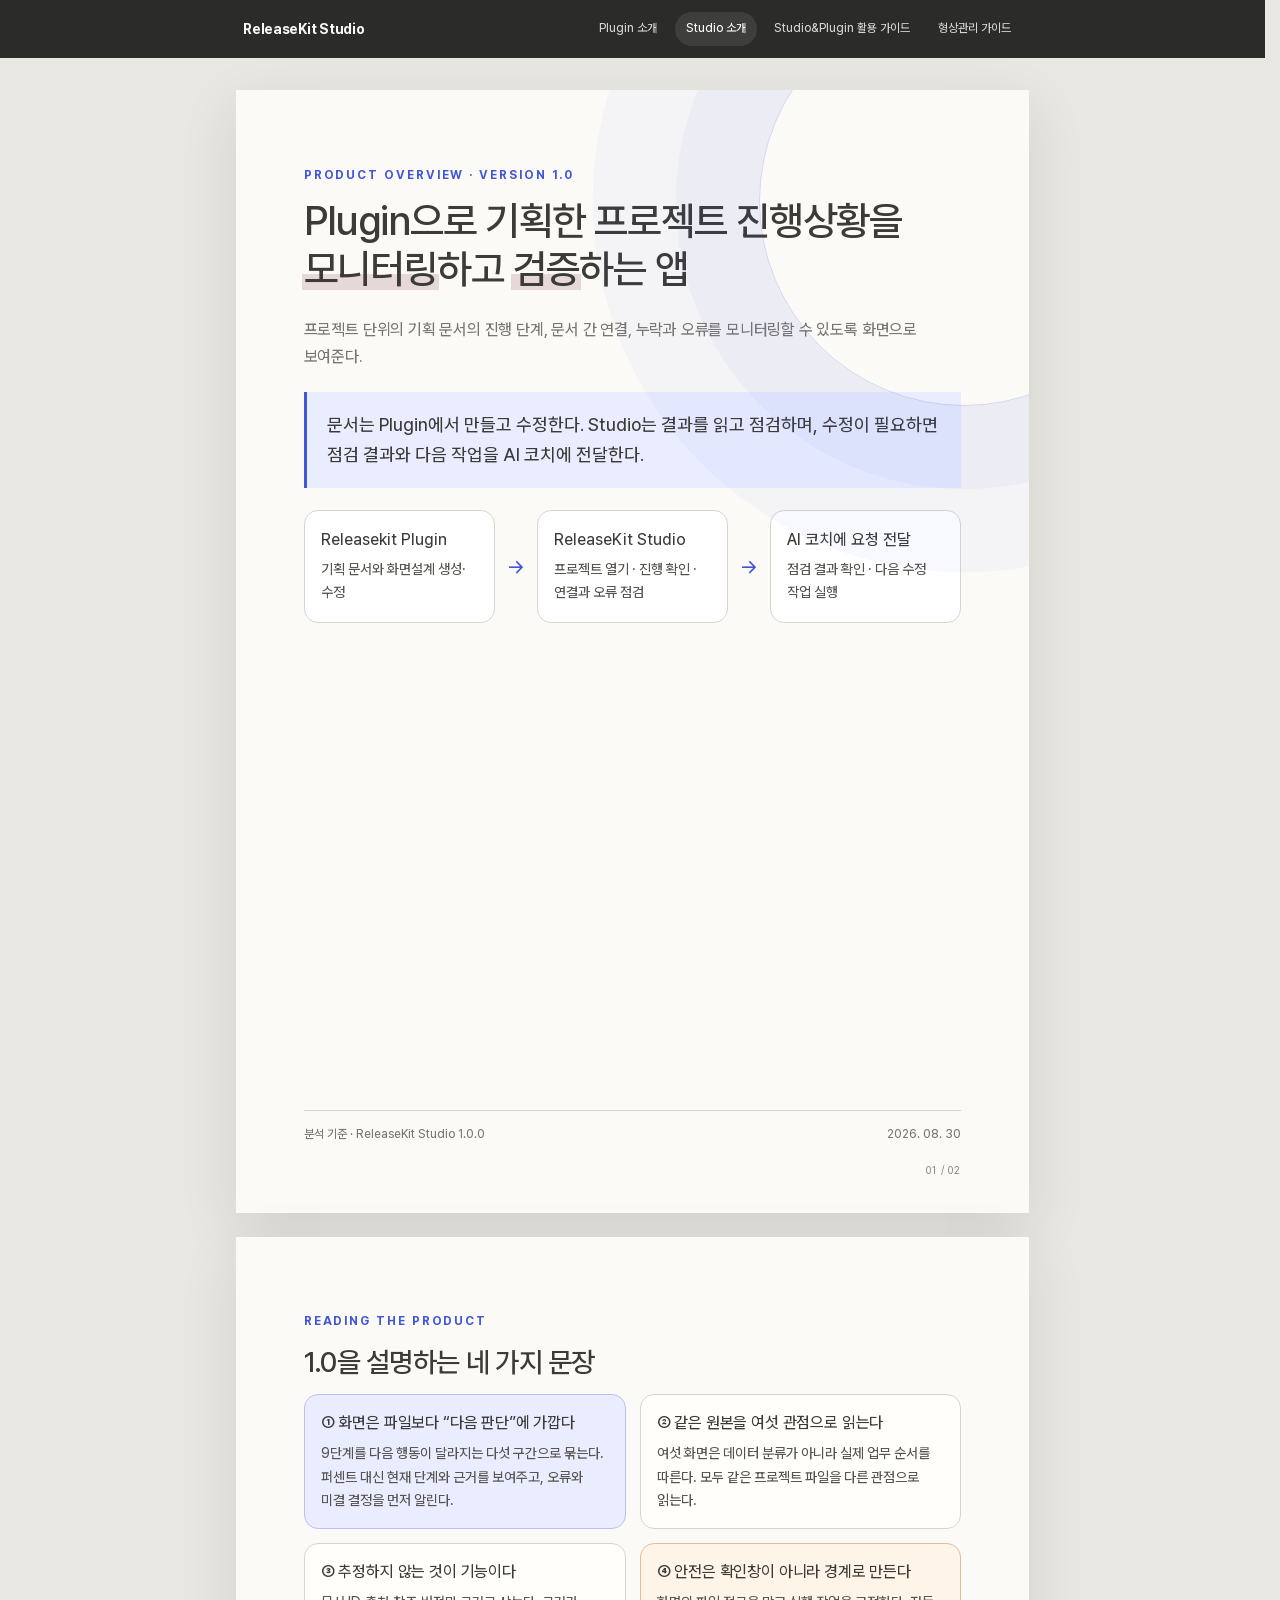
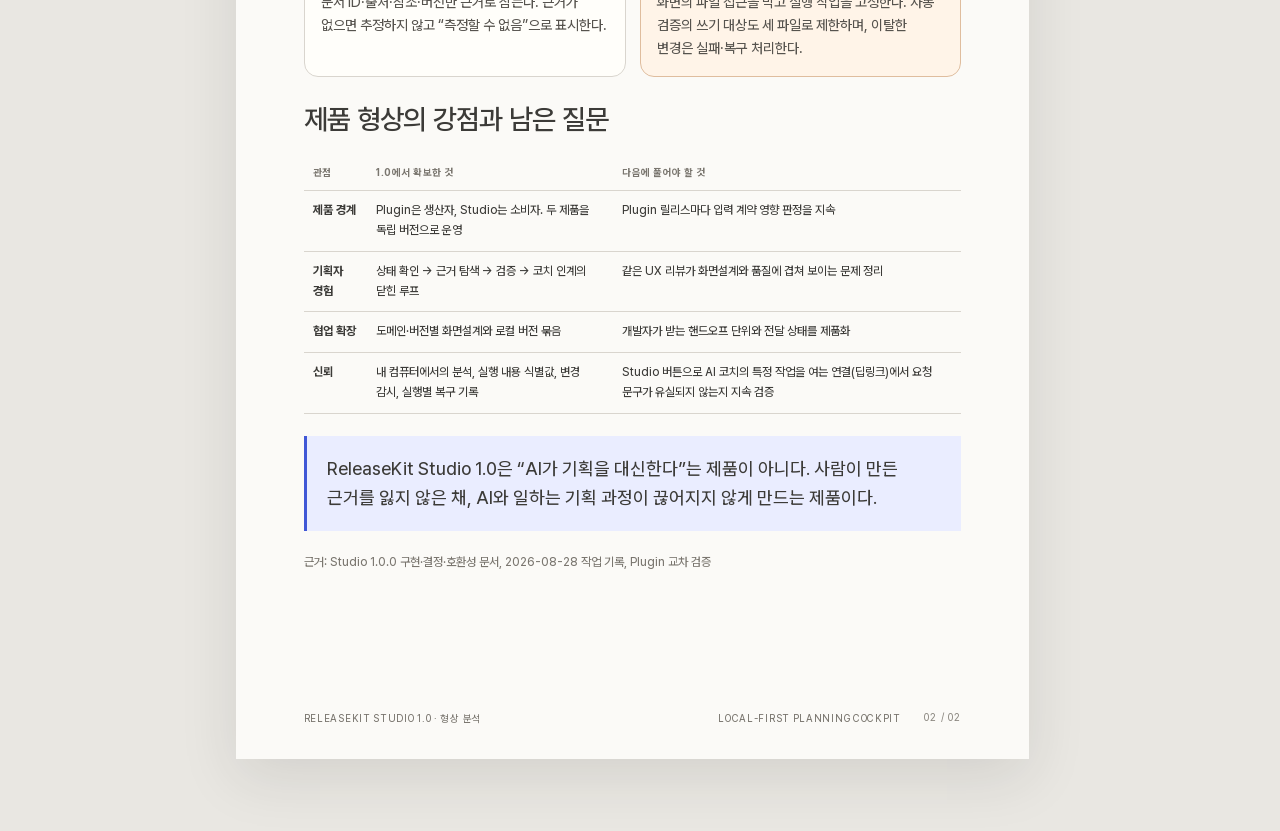
==== commit 7389ef4c: "docs: rename and stabilize product navigation" ====
--- a/analysis.html
+++ b/analysis.html
@@ -10,7 +10,7 @@
 <body>
   <header class="site-bar">
     <strong><a href="./index.html" style="text-decoration:none">ReleaseKit Studio</a></strong>
-    <nav aria-label="문서"><a href="./analysis.html" aria-current="page">Studio 분석</a><a href="./plugin-analysis.html">Plugin 분석</a><a href="./guide.html">Studio&amp;Plugin 활용 가이드</a><a href="./version-control-guide.html">형상관리 가이드</a></nav>
+    <nav aria-label="문서"><a href="./plugin-analysis.html">Plugin 소개</a><a href="./analysis.html" aria-current="page">Studio 소개</a><a href="./guide.html">Studio&amp;Plugin 활용 가이드</a><a href="./version-control-guide.html">형상관리 가이드</a></nav>
   </header>
   <main class="document">
     <article class="page cover" data-page="01 / 02">
--- a/styles.css
+++ b/styles.css
@@ -34,7 +34,10 @@
 
 * { box-sizing: border-box; }
 
-html { scroll-behavior: smooth; }
+html {
+  scroll-behavior: smooth;
+  scrollbar-gutter: stable;
+}
 
 body {
   margin: 0;
@@ -58,7 +61,7 @@
   align-items: center;
   justify-content: space-between;
   min-height: 58px;
-  padding: 0 28px;
+  padding-inline: max(16px, calc((100vw - var(--page-w)) / 2));
   color: #f8f8f5;
   background: rgba(31, 31, 29, .94);
   backdrop-filter: blur(16px);
@@ -67,7 +70,8 @@
 .site-bar strong { font-size: var(--text-md); font-weight: var(--weight-bold); line-height: 1; letter-spacing: -.02em; }
 .site-bar strong a { display: block; padding: 0; border-radius: 0; color: inherit; font-size: inherit; font-weight: inherit; line-height: inherit; background: none; }
 .site-bar nav { display: flex; gap: 6px; }
-.site-bar nav a { padding: 7px 11px; border-radius: 999px; color: #d7d6d1; text-decoration: none; font-size: var(--text-sm); }
+.site-bar nav a { display: flex; align-items: center; justify-content: center; min-height: 34px; padding: 7px 11px; border-radius: 999px; color: #d7d6d1; text-decoration: none; font-size: var(--text-sm); white-space: nowrap; }
+.site-bar nav a:nth-child(-n+2) { min-width: 82px; }
 .site-bar nav a:hover, .site-bar nav a[aria-current="page"] { color: #fff; background: #ffffff18; }
 
 .document {
@@ -79,7 +83,9 @@
 
 .page {
   position: relative;
+  width: 100%;
   min-height: var(--page-h);
+  aspect-ratio: 210 / 297;
   padding: 20mm 18mm 18mm;
   overflow: hidden;
   background: var(--paper);
@@ -325,9 +331,13 @@
 
 .page-footer { position: absolute; left: 18mm; right: 34mm; bottom: 8.5mm; display: flex; justify-content: space-between; color: var(--muted); font-size: var(--text-xs); letter-spacing: .07em; text-transform: uppercase; }
 
-.landing { min-height: calc(100vh - 58px); padding: 7vw 6vw; background: var(--paper); }
-.landing-inner { max-width: 1080px; margin: 0 auto; }
-.landing h1 { max-width: 18ch; font-size: clamp(38px, 5.5vw, 64px); line-height: 1.16; }
+.visual-page { display: flex; flex-direction: column; }
+.workflow-figure { display: block; flex: 0 0 auto; margin: 24mm 0 0; }
+.workflow-figure img { display: block; width: 100%; height: auto; border: 1px solid var(--line); border-radius: 14px; background: #fff; }
+.workflow-figure figcaption { margin-top: 12px; color: var(--muted); font-size: var(--text-sm); line-height: 1.55; text-align: center; }
+
+.landing-inner { width: 100%; }
+.landing h1 { max-width: none; font-size: 36px; line-height: 1.2; }
 .landing-title-line { white-space: nowrap; }
 .landing .vc-toc-title { margin-top: 78px; }
 .document-links { display: block; margin-top: 0; border-top: 1px solid var(--line); }
@@ -449,11 +459,32 @@
   .landing-title-line { white-space: normal; }
 }
 
+@media (min-width: 721px) and (max-width: 840px) {
+  :root {
+    --text-xs: 9px;
+    --text-sm: 11px;
+    --text-md: 13px;
+    --text-lg: 16px;
+    --title-sm: 15px;
+    --title-md: 25px;
+    --title-lg: 36px;
+  }
+  .page { min-height: auto; padding: clamp(48px, 9.5vw, 20mm) clamp(42px, 8.5vw, 18mm) clamp(42px, 8.5vw, 18mm); }
+  .landing h1 { font-size: 34px; }
+  .page-footer { left: clamp(42px, 8.5vw, 18mm); right: clamp(54px, 10vw, 34mm); }
+  .page::after { right: clamp(42px, 8.5vw, 18mm); }
+}
+
 @media (max-width: 720px) {
-  .site-bar { padding: 0 14px; }
+  .site-bar { flex-wrap: wrap; gap: 8px; padding: 10px 14px; }
   .site-bar strong { font-size: 13px; }
+  .site-bar nav { width: 100%; overflow-x: auto; padding-bottom: 2px; scrollbar-width: none; }
+  .site-bar nav::-webkit-scrollbar { display: none; }
+  .site-bar nav a { flex: 0 0 auto; }
   .document { width: 100%; margin: 0; gap: 0; }
-  .page { min-height: auto; padding: 42px 24px 64px; box-shadow: none; }
+  .page { min-height: auto; aspect-ratio: auto; padding: 42px 24px 64px; box-shadow: none; }
+  .page::after { right: 24px; bottom: 18px; }
+  .page-footer { position: static; gap: 8px 20px; margin-top: 34px; padding-top: 12px; border-top: 1px solid var(--line); flex-wrap: wrap; }
   h1 { font-size: 34px; line-height: 1.22; }
   .grid-2, .grid-3, .document-links, .do-dont { grid-template-columns: 1fr; }
   .flow { grid-template-columns: 1fr; gap: 6px; }
@@ -481,6 +512,10 @@
   .vc-commits { border-right: 0; border-bottom: 1px solid var(--line); }
   .vc-table-wrap { overflow-x: auto; }
   .vc-table { min-width: 720px; }
+  .workflow-figure { display: block; margin-top: 28px; }
+  .workflow-figure img { width: min(860px, 150vw); max-width: none; }
+  .workflow-figure { overflow-x: auto; padding-bottom: 8px; }
+  .workflow-figure figcaption { width: 100%; text-align: left; }
 }
 
 @media print {
@@ -488,6 +523,6 @@
   body { background: #fff; }
   .site-bar { display: none; }
   .document { display: block; width: auto; margin: 0; }
-  .page { width: 210mm; height: 297mm; min-height: 297mm; break-after: page; box-shadow: none; }
+  .page { width: 210mm; height: 297mm; min-height: 297mm; aspect-ratio: auto; break-after: page; box-shadow: none; }
   .page:last-child { break-after: auto; }
 }
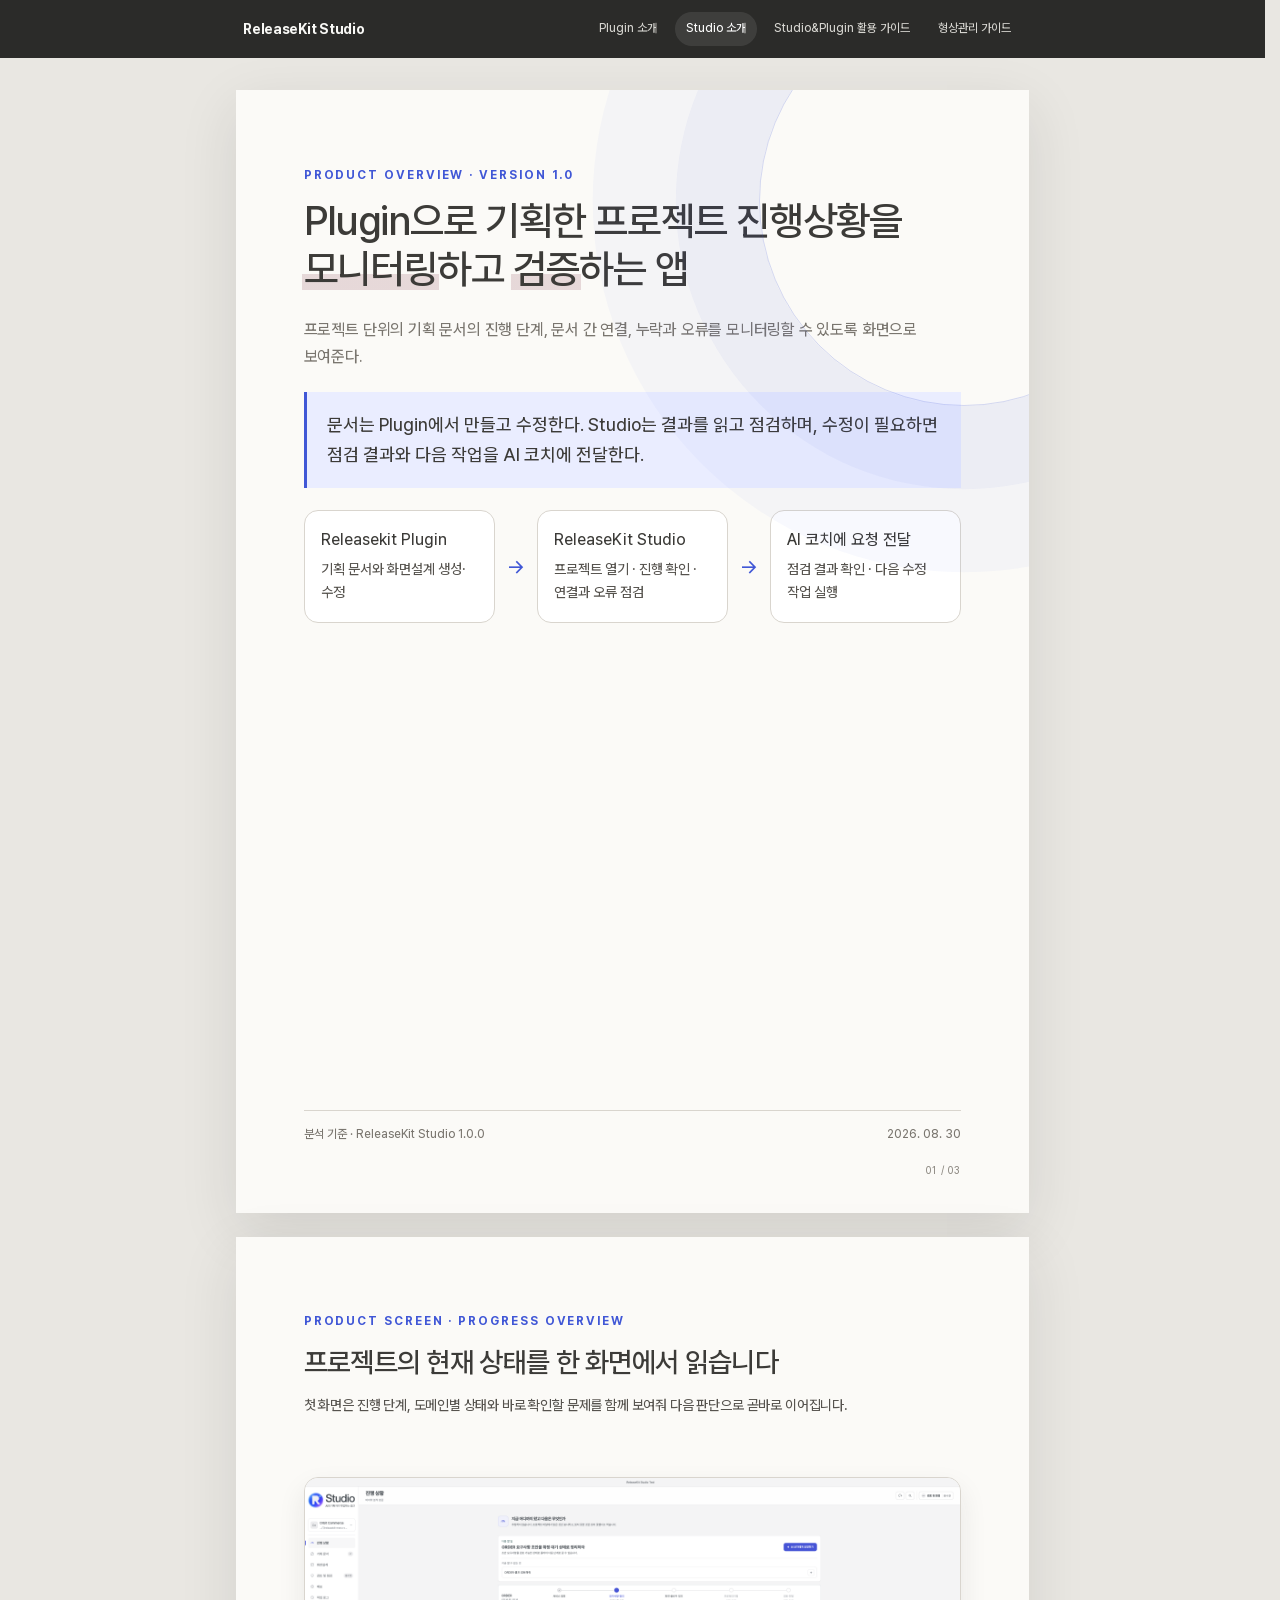
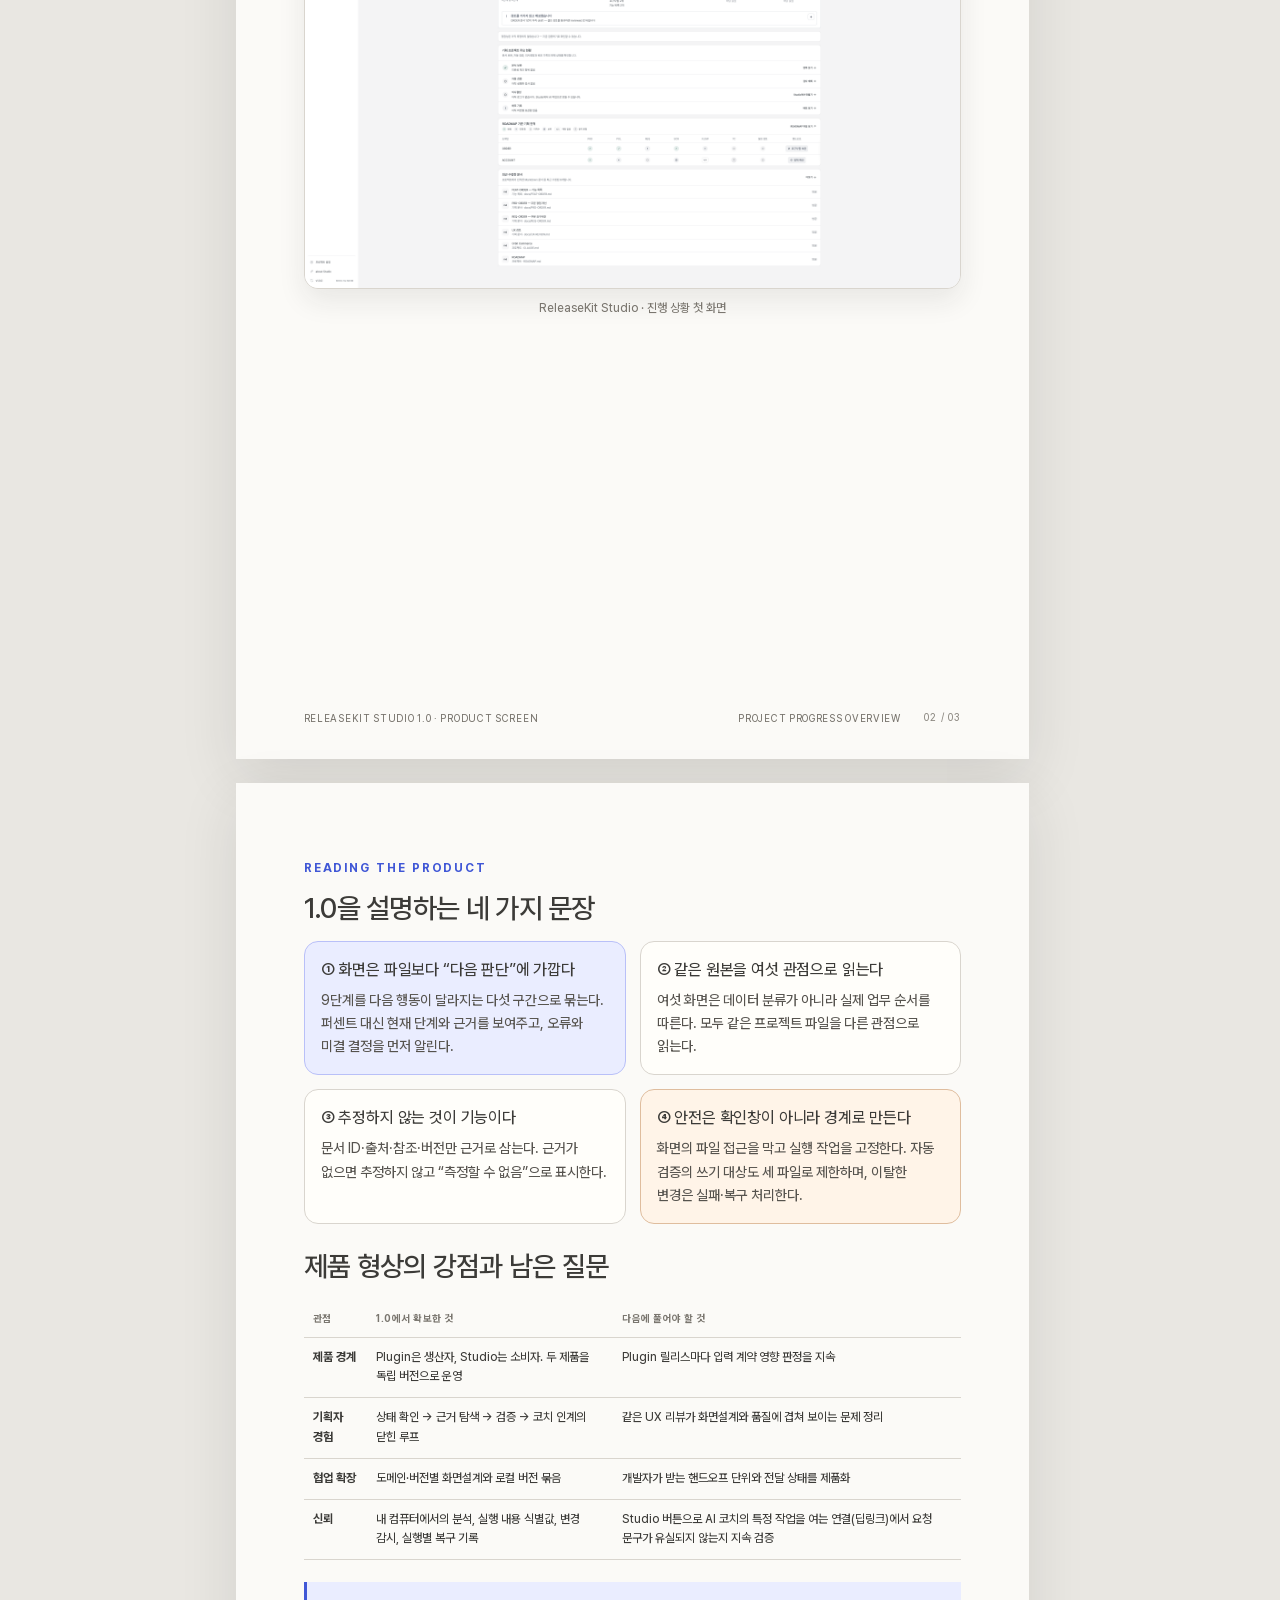
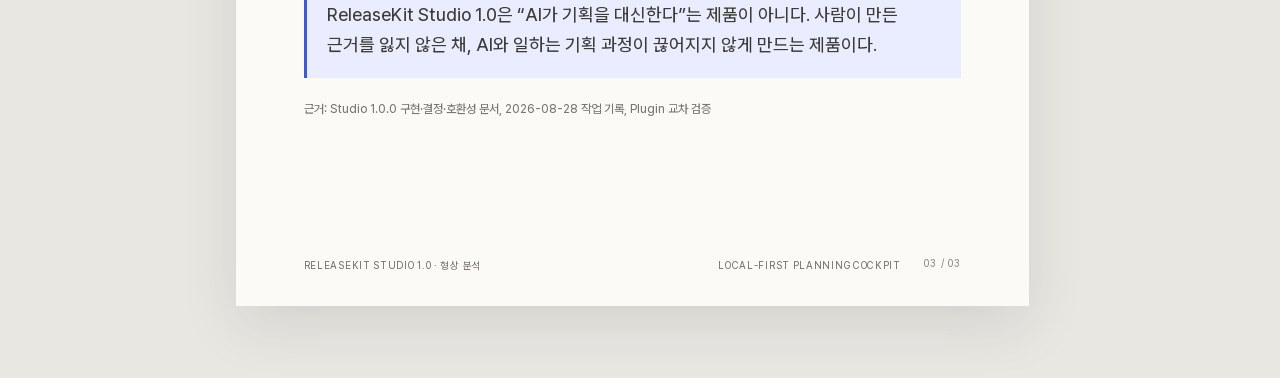
==== commit 560631f3: "docs: add Studio progress screen" ====
--- a/analysis.html
+++ b/analysis.html
@@ -13,7 +13,7 @@
     <nav aria-label="문서"><a href="./plugin-analysis.html">Plugin 소개</a><a href="./analysis.html" aria-current="page">Studio 소개</a><a href="./guide.html">Studio&amp;Plugin 활용 가이드</a><a href="./version-control-guide.html">형상관리 가이드</a></nav>
   </header>
   <main class="document">
-    <article class="page cover" data-page="01 / 02">
+    <article class="page cover" data-page="01 / 03">
       <div>
         <p class="eyebrow">Product overview · Version 1.0</p>
         <h1>Plugin으로 기획한 프로젝트 진행상황을<br><span class="marker-underline">모니터링</span>하고 <span class="marker-underline">검증</span>하는 앱</h1>
@@ -30,7 +30,20 @@
       <footer class="cover-meta"><span>분석 기준 · ReleaseKit Studio 1.0.0</span><span>2026. 08. 30</span></footer>
     </article>
 
-    <article class="page" data-page="02 / 02">
+    <article class="page product-screen-page" data-page="02 / 03">
+      <div>
+        <p class="eyebrow">Product screen · Progress overview</p>
+        <h2>프로젝트의 현재 상태를 한 화면에서 읽습니다</h2>
+        <p class="lead">첫 화면은 진행 단계, 도메인별 상태와 바로 확인할 문제를 함께 보여줘 다음 판단으로 곧바로 이어집니다.</p>
+      </div>
+      <figure class="product-screen-figure">
+        <img src="./assets/01-status.png" alt="ReleaseKit Studio의 첫 화면. Orbit Commerce 프로젝트의 진행 상황과 도메인별 작업 상태를 보여준다.">
+        <figcaption>ReleaseKit Studio · 진행 상황 첫 화면</figcaption>
+      </figure>
+      <footer class="page-footer"><span>ReleaseKit Studio 1.0 · Product screen</span><span>Project progress overview</span></footer>
+    </article>
+
+    <article class="page" data-page="03 / 03">
       <p class="eyebrow">Reading the product</p>
       <h2>1.0을 설명하는 네 가지 문장</h2>
       <div class="grid-2">
--- a/styles.css
+++ b/styles.css
@@ -335,6 +335,12 @@
 .workflow-figure { display: block; flex: 0 0 auto; margin: 24mm 0 0; }
 .workflow-figure img { display: block; width: 100%; height: auto; border: 1px solid var(--line); border-radius: 14px; background: #fff; }
 .workflow-figure figcaption { margin-top: 12px; color: var(--muted); font-size: var(--text-sm); line-height: 1.55; text-align: center; }
+
+.product-screen-page { display: flex; flex-direction: column; }
+.product-screen-page .lead { max-width: 44em; margin-bottom: 0; font-size: var(--text-md); }
+.product-screen-figure { margin: 16mm 0 0; }
+.product-screen-figure img { display: block; width: 100%; height: auto; border: 1px solid var(--line); border-radius: 14px; background: #fff; box-shadow: 0 12px 28px #28272216; }
+.product-screen-figure figcaption { margin-top: 10px; color: var(--muted); font-size: var(--text-sm); text-align: center; }
 
 .landing-inner { width: 100%; }
 .landing h1 { max-width: none; font-size: 36px; line-height: 1.2; }
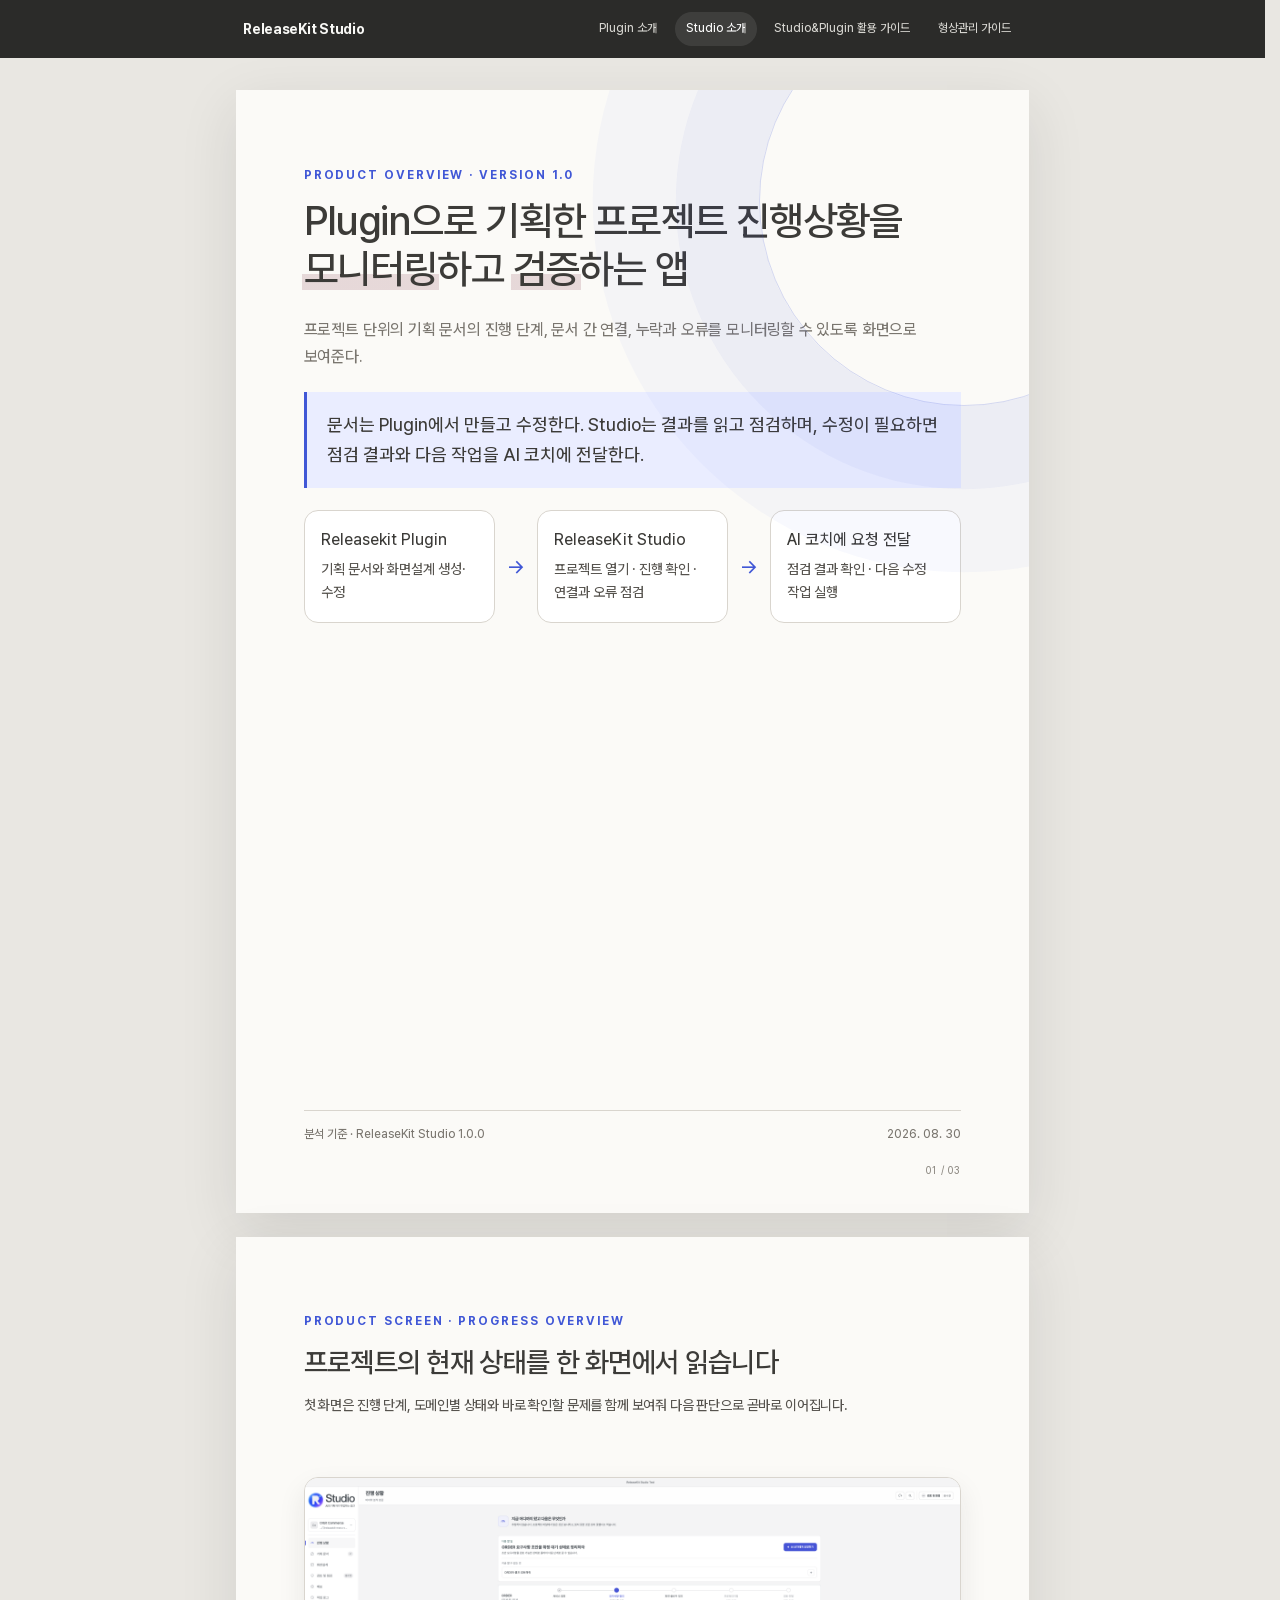
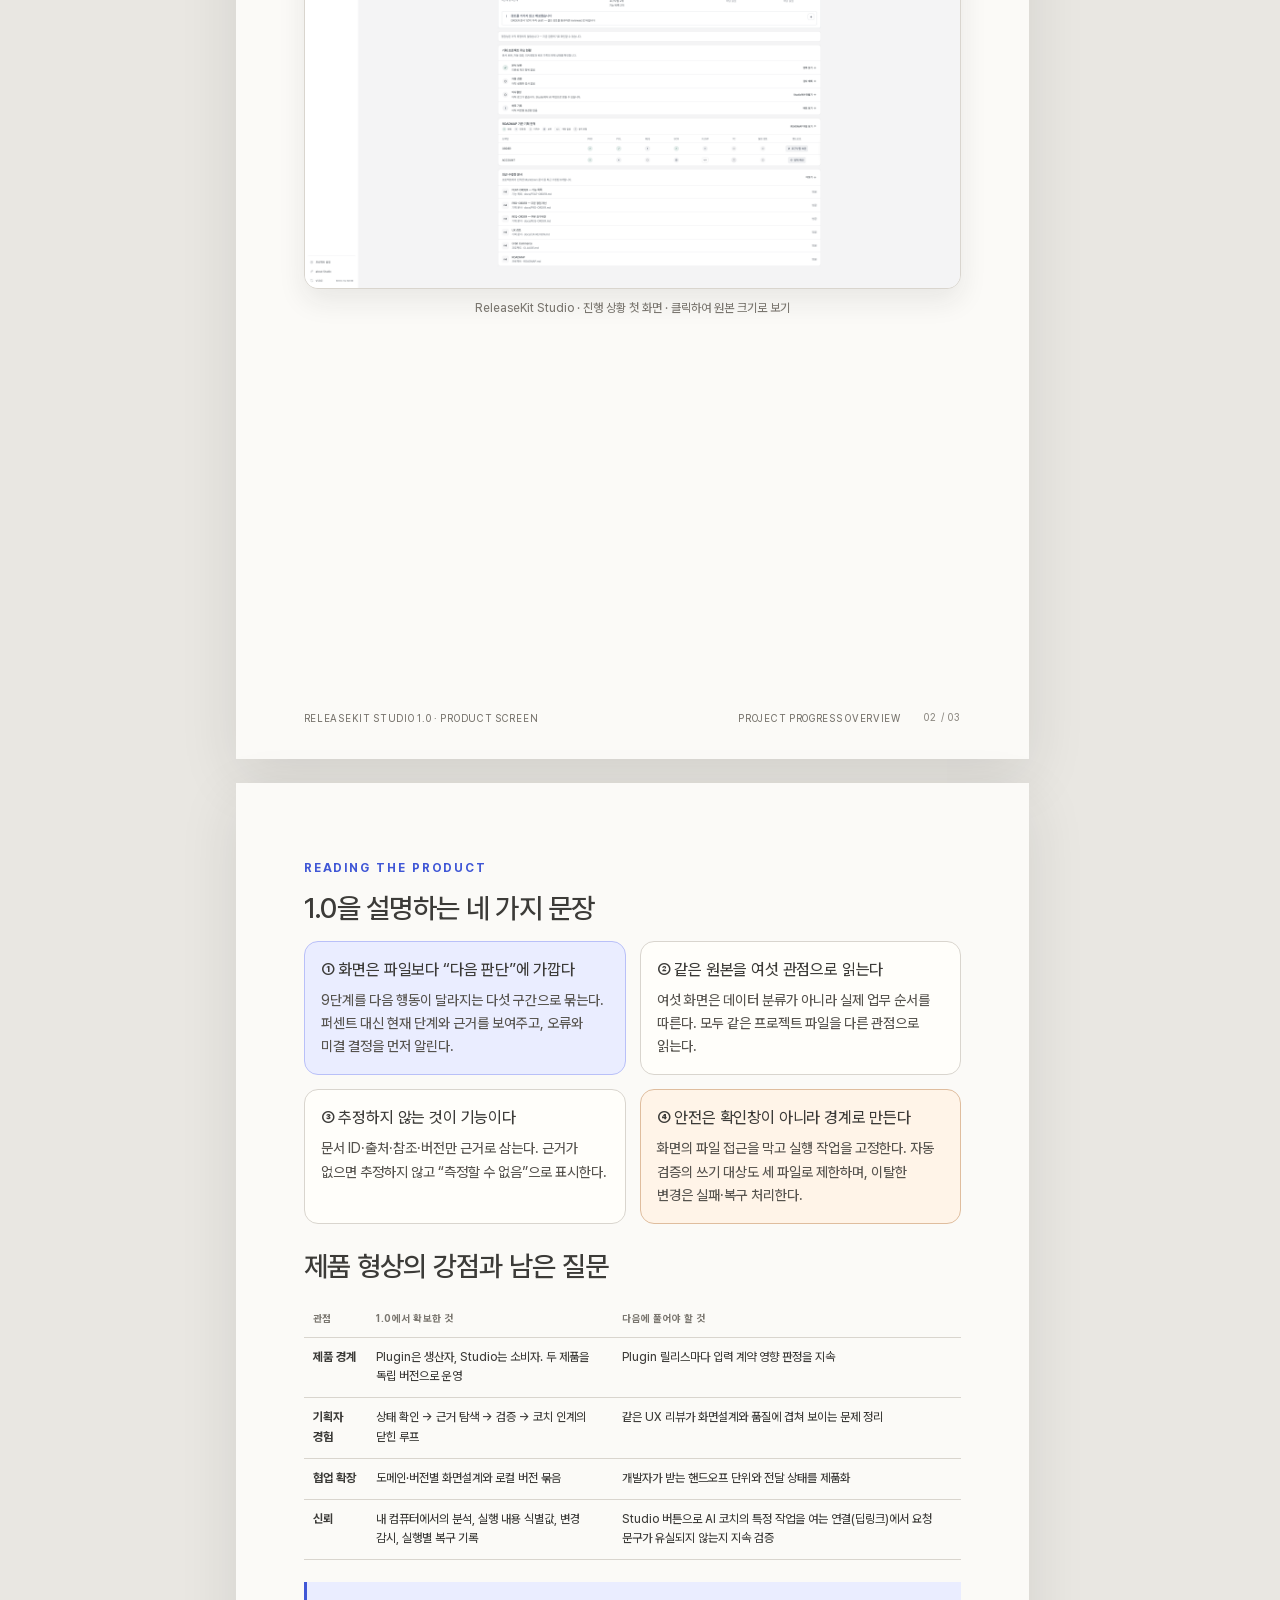
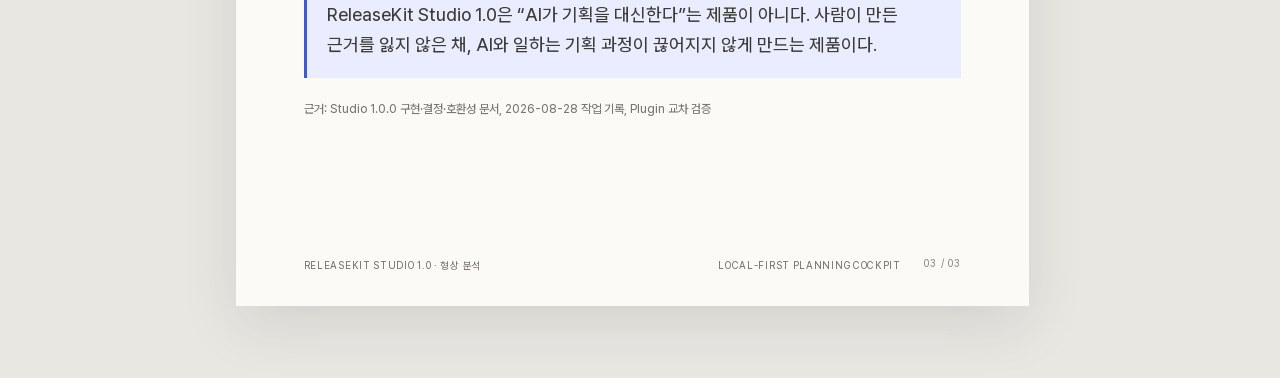
==== commit 85a43f84: "docs: link progress screen to full image" ====
--- a/analysis.html
+++ b/analysis.html
@@ -37,8 +37,10 @@
         <p class="lead">첫 화면은 진행 단계, 도메인별 상태와 바로 확인할 문제를 함께 보여줘 다음 판단으로 곧바로 이어집니다.</p>
       </div>
       <figure class="product-screen-figure">
-        <img src="./assets/01-status.png" alt="ReleaseKit Studio의 첫 화면. Orbit Commerce 프로젝트의 진행 상황과 도메인별 작업 상태를 보여준다.">
-        <figcaption>ReleaseKit Studio · 진행 상황 첫 화면</figcaption>
+        <a href="./assets/01-status.png" target="_blank" rel="noopener" aria-label="ReleaseKit Studio 진행 상황 첫 화면 원본 크게 보기">
+          <img src="./assets/01-status.png" alt="ReleaseKit Studio의 첫 화면. Orbit Commerce 프로젝트의 진행 상황과 도메인별 작업 상태를 보여준다.">
+        </a>
+        <figcaption>ReleaseKit Studio · 진행 상황 첫 화면 · 클릭하여 원본 크기로 보기</figcaption>
       </figure>
       <footer class="page-footer"><span>ReleaseKit Studio 1.0 · Product screen</span><span>Project progress overview</span></footer>
     </article>
--- a/styles.css
+++ b/styles.css
@@ -339,7 +339,10 @@
 .product-screen-page { display: flex; flex-direction: column; }
 .product-screen-page .lead { max-width: 44em; margin-bottom: 0; font-size: var(--text-md); }
 .product-screen-figure { margin: 16mm 0 0; }
-.product-screen-figure img { display: block; width: 100%; height: auto; border: 1px solid var(--line); border-radius: 14px; background: #fff; box-shadow: 0 12px 28px #28272216; }
+.product-screen-figure a { display: block; border-radius: 14px; }
+.product-screen-figure img { display: block; width: 100%; height: auto; border: 1px solid var(--line); border-radius: 14px; background: #fff; box-shadow: 0 12px 28px #28272216; transition: box-shadow .2s, transform .2s; }
+.product-screen-figure a:hover img, .product-screen-figure a:focus-visible img { box-shadow: 0 18px 36px #2827222b; transform: translateY(-2px); }
+.product-screen-figure a:focus-visible { outline: 3px solid var(--accent); outline-offset: 4px; }
 .product-screen-figure figcaption { margin-top: 10px; color: var(--muted); font-size: var(--text-sm); text-align: center; }
 
 .landing-inner { width: 100%; }
